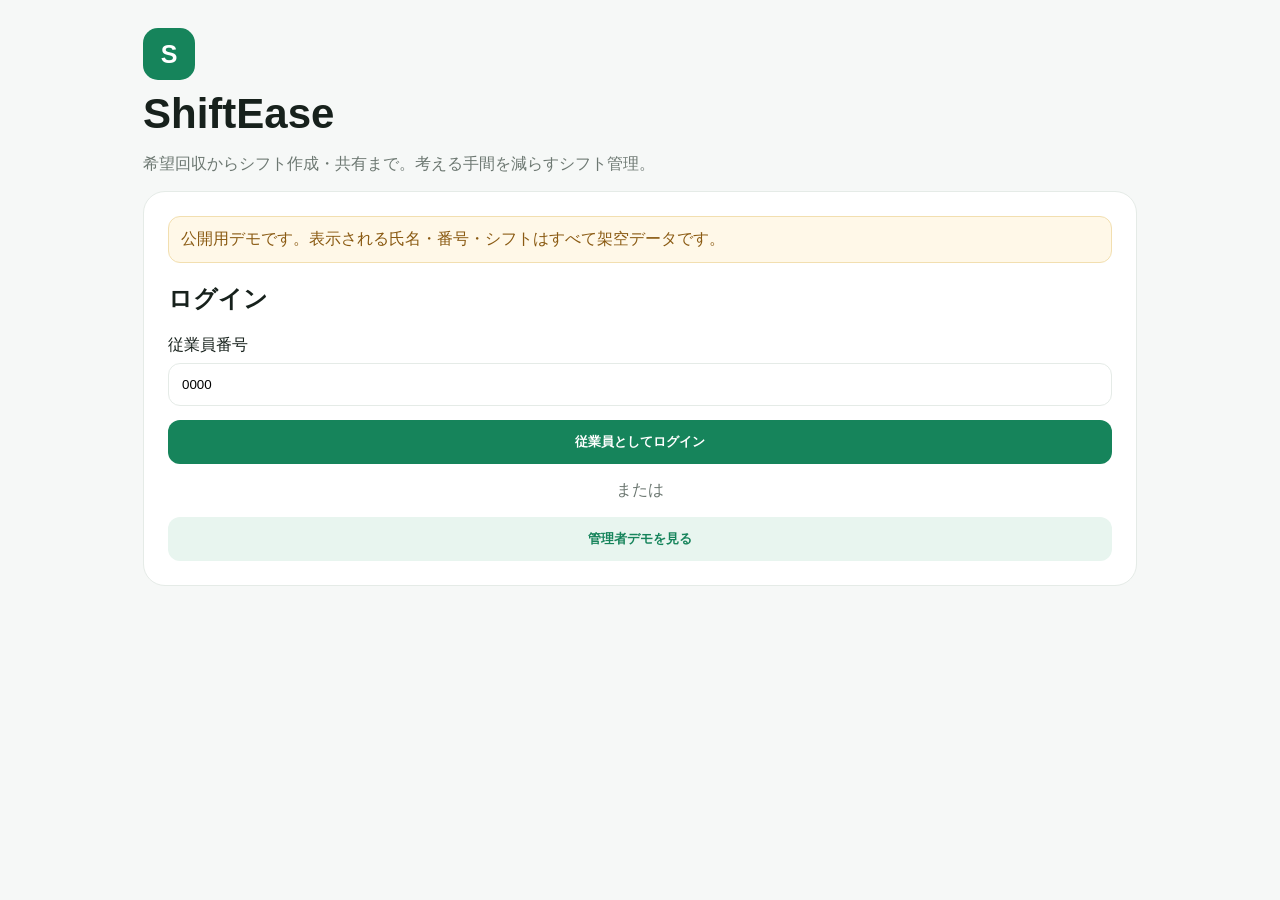
==== index.html @ ade62146 "Add anonymized interactive ShiftEase frontend demo" ====
<!doctype html><html lang="ja"><head><meta charset="utf-8"><meta name="viewport" content="width=device-width,initial-scale=1"><title>ShiftEase Demo</title><style>:root{font-family:-apple-system,BlinkMacSystemFont,"Segoe UI","Noto Sans JP",sans-serif;color:#17211c;background:#f6f8f7}*{box-sizing:border-box}body{margin:0}.wrap{max-width:1050px;margin:auto;padding:28px}.card{background:#fff;border:1px solid #e5ebe7;border-radius:22px;padding:24px;margin:16px 0}.logo{width:52px;height:52px;background:#16845b;color:#fff;border-radius:15px;display:grid;place-items:center;font-weight:900;font-size:25px}h1{font-size:42px;margin:10px 0}.muted{color:#6d7872}.banner{background:#fff8e8;border:1px solid #f2dfb0;color:#8a5a12;border-radius:12px;padding:12px}.btn{border:0;border-radius:12px;padding:13px 16px;font-weight:800;background:#16845b;color:#fff;cursor:pointer}.btn.alt{background:#e8f5ef;color:#16845b}.full{width:100%}input{width:100%;border:1px solid #e5ebe7;border-radius:12px;padding:13px;margin:7px 0 14px}.hidden{display:none}.top{display:flex;justify-content:space-between;align-items:center}.pill{background:#e8f5ef;color:#16845b;padding:8px 12px;border-radius:999px;font-size:12px;font-weight:800}.hero{background:linear-gradient(120deg,#157b57,#1b9367);color:#fff;border-radius:22px;padding:24px}.grid{display:grid;grid-template-columns:repeat(4,1fr);gap:12px}.quick{background:#fff;border:1px solid #e5ebe7;border-radius:16px;padding:16px;cursor:pointer;text-align:left}.quick b,.quick small{display:block}.quick small{color:#6d7872;margin-top:5px}.list>div{padding:13px 0;border-bottom:1px solid #e5ebe7;display:flex;justify-content:space-between}.nav{display:flex;gap:8px;flex-wrap:wrap;margin:16px 0}.nav button{border:0;background:#edf2ef;padding:10px 13px;border-radius:10px;font-weight:700}.section{display:none}.section.active{display:block}.shift{background:#e8f5ef;color:#16845b;border-radius:10px;padding:10px;margin:8px 0}.warning{background:#fff0ef;color:#c44343;border-radius:12px;padding:12px}.admin-grid{display:grid;grid-template-columns:repeat(4,1fr);gap:12px}.metric b{font-size:30px;display:block}.toast{position:fixed;bottom:24px;left:50%;transform:translateX(-50%);background:#17241e;color:#fff;padding:12px 16px;border-radius:12px;display:none}@media(max-width:700px){.wrap{padding:18px}.grid,.admin-grid{grid-template-columns:1fr 1fr}h1{font-size:34px}.top{align-items:flex-start;gap:10px}.hero h2{font-size:20px}}</style></head><body><div id="toast" class="toast"></div><main class="wrap"><section id="login"><div class="logo">S</div><h1>ShiftEase</h1><p class="muted">希望回収からシフト作成・共有まで。考える手間を減らすシフト管理。</p><div class="card"><div class="banner">公開用デモです。表示される氏名・番号・シフトはすべて架空データです。</div><h2>ログイン</h2><label>従業員番号</label><input id="emp" value="0000" inputmode="numeric"><button class="btn full" onclick="loginEmp()">従業員としてログイン</button><p style="text-align:center" class="muted">または</p><button class="btn alt full" onclick="toggleAdmin()">管理者デモを見る</button><div id="adminBox" class="hidden"><label>管理者PIN</label><input id="pin" value="1234" type="password" inputmode="numeric"><button class="btn full" onclick="loginAdmin()">管理者としてログイン</button></div></div></section><section id="employee" class="hidden"><div class="top"><div><b>ShiftEase</b><h2>こんばんは、仲村 日向さん</h2></div><span class="pill">次回希望：提出済み ✓</span></div><div class="hero"><small>次のシフト</small><h2>8月15日（土）10:00〜15:00</h2><span>確定済み</span></div><div class="nav"><button onclick="showSec('home')">ホーム</button><button onclick="showSec('submit')">希望提出</button><button onclick="showSec('schedule')">シフト</button><button onclick="showSec('swap')">交代</button><button onclick="location.reload()">ログアウト</button></div><div id="home" class="section active"><div class="grid"><button class="quick" onclick="showSec('submit')">🗓️<b>希望を提出</b><small>締切まで変更可</small></button><button class="quick" onclick="showSec('schedule')">👥<b>今日のシフト</b><small>現在6名勤務中</small></button><button class="quick" onclick="showSec('swap')">🔄<b>交代募集</b><small>2件募集中</small></button><button class="quick" onclick="toast('当日はまず店舗へ電話。その後、記録を残します。')">☎️<b>欠勤・遅刻</b><small>まず店舗へ電話</small></button></div><div class="card"><h3>今日の出勤メンバー</h3><div class="list"><div><b>青木 美咲</b><span>8:00〜15:00</span></div><div><b>仲村 日向</b><span>10:00〜15:00</span></div><div><b>高木 健</b><span>11:00〜17:00</span></div><div><b>森本 葵</b><span>15:00〜21:00</span></div></div></div></div><div id="submit" class="section"><div class="card"><h2>シフト希望を提出</h2><p class="muted">8月16日〜31日分｜締切 8月20日</p><button class="btn alt" onclick="toast('いつもの希望：月・水・金 / 10:00〜15:00 を適用しました')">いつもの希望を適用</button><div class="list"><div><b>8/17（月）</b><span>10:00〜15:00</span></div><div><b>8/18（火）</b><span style="color:#c44343">勤務不可</span></div><div><b>8/19（水）</b><span>10:00〜15:00</span></div><div><b>8/20（木）</b><span style="color:#c44343">勤務不可</span></div></div><button class="btn full" onclick="toast('シフト希望を提出しました！締切までは変更できます')">この内容で提出する</button></div></div><div id="schedule" class="section"><div class="card"><h2>みんなのシフト</h2><p class="muted">確定済みのシフトだけ表示</p><div class="shift">青木 美咲　8:00〜15:00</div><div class="shift">仲村 日向　10:00〜15:00</div><div class="shift">高木 健　11:00〜17:00</div><div class="shift">森本 葵　15:00〜21:00</div></div></div><div id="swap" class="section"><div class="card"><h2>シフト交代ボード</h2><div class="shift"><b>8/18 15:00〜21:00｜森本 葵さん</b><p>代われる方いたらお願いします🙏</p><button class="btn" onclick="toast('「代われます！」を送りました')">🙋 代われます！</button></div><div class="shift"><b>8/20 10:00〜15:00｜高木 健さん</b><p>予定が入ってしまいました！</p><button class="btn" onclick="toast('「代われます！」を送りました')">🙋 代われます！</button></div></div></div></section><section id="admin" class="hidden"><div class="top"><div><b>ShiftEase 管理者</b><h2>デモ店舗</h2></div><button class="btn alt" onclick="location.reload()">ログアウト</button></div><div class="admin-grid"><div class="card metric"><span>今日の出勤</span><b>12</b><small>名</small></div><div class="card metric"><span>要対応</span><b>3</b><small>件</small></div><div class="card metric"><span>希望提出</span><b>12/15</b><small>80%</small></div><div class="card metric"><span>次回の不足</span><b>2</b><small>枠</small></div></div><div class="card"><h2>今日やること</h2><div class="warning"><b>⚠️ 人員不足</b><p>8/17 11:00〜14:00 が必要人数を下回っています。</p></div><div class="list"><div><b>遅刻連絡｜高木 健</b><button onclick="toast('確認済みにしました')">確認</button></div><div><b>交代承認待ち｜森本 葵 → 青木 美咲</b><button onclick="toast('内容を確認しました')">確認</button></div></div></div><div class="card"><h2>おすすめシフト自動作成</h2><p class="muted">希望、勤務不可、5連勤以上、必要人数、「この人いてほしい枠」を考慮する想定です。</p><button class="btn" onclick="toast('おすすめ案を作成しました ✨')">✨ おすすめ案を作成</button></div></section></main><script>function toast(m){let t=document.getElementById('toast');t.textContent=m;t.style.display='block';setTimeout(()=>t.style.display='none',2200)}function toggleAdmin(){document.getElementById('adminBox').classList.toggle('hidden')}function loginEmp(){if(document.getElementById('emp').value!=='0000')return toast('デモでは従業員番号 0000 を入力してください');document.getElementById('login').classList.add('hidden');document.getElementById('employee').classList.remove('hidden')}function loginAdmin(){if(document.getElementById('pin').value!=='1234')return toast('デモPINは 1234 です');document.getElementById('login').classList.add('hidden');document.getElementById('admin').classList.remove('hidden')}function showSec(id){document.querySelectorAll('.section').forEach(x=>x.classList.remove('active'));document.getElementById(id).classList.add('active');scrollTo(0,0)}</script></body></html>
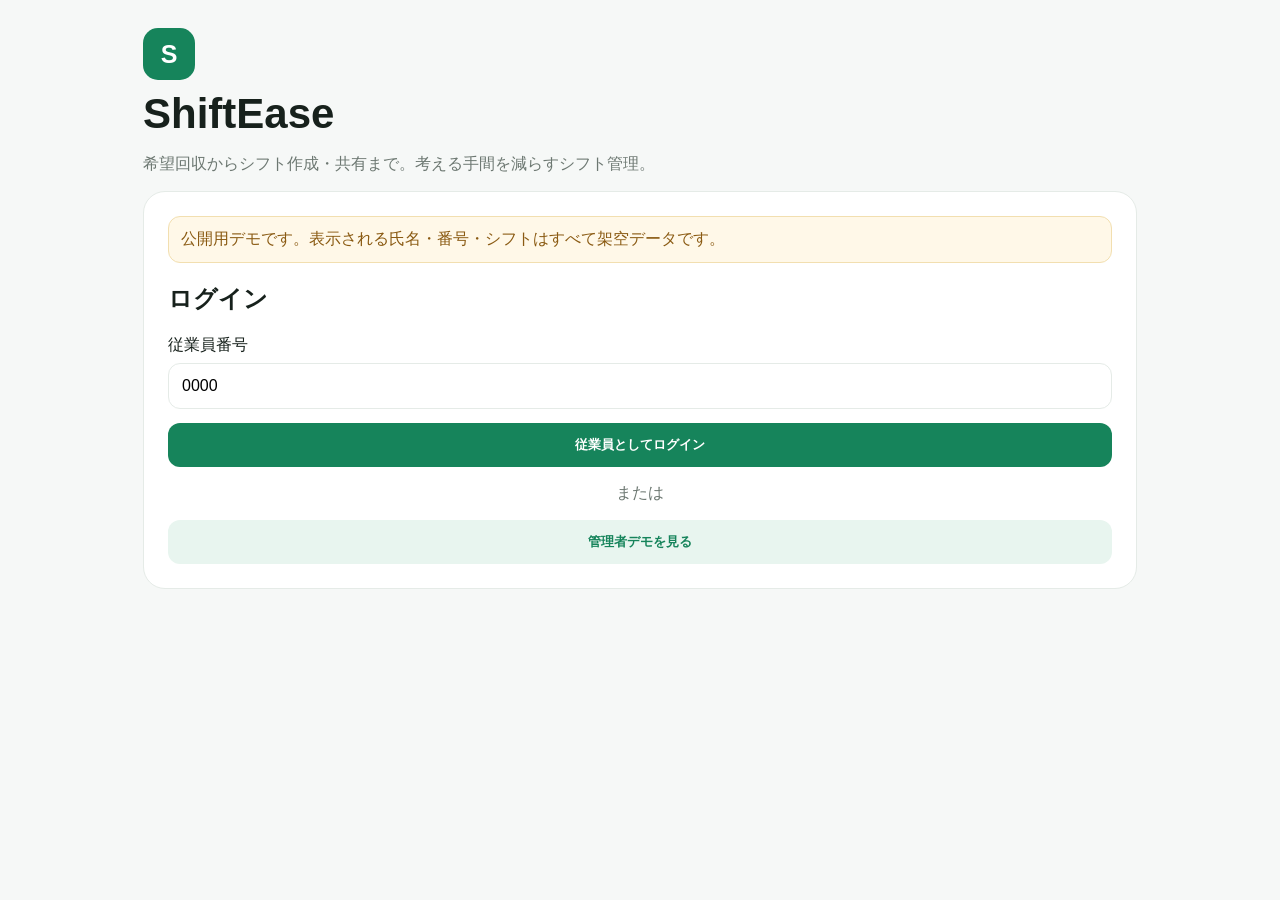
==== commit 275b218e: "Connect ShiftEase frontend to backend API" ====
--- a/index.html
+++ b/index.html
@@ -1 +1,19 @@
-<!doctype html><html lang="ja"><head><meta charset="utf-8"><meta name="viewport" content="width=device-width,initial-scale=1"><title>ShiftEase Demo</title><style>:root{font-family:-apple-system,BlinkMacSystemFont,"Segoe UI","Noto Sans JP",sans-serif;color:#17211c;background:#f6f8f7}*{box-sizing:border-box}body{margin:0}.wrap{max-width:1050px;margin:auto;padding:28px}.card{background:#fff;border:1px solid #e5ebe7;border-radius:22px;padding:24px;margin:16px 0}.logo{width:52px;height:52px;background:#16845b;color:#fff;border-radius:15px;display:grid;place-items:center;font-weight:900;font-size:25px}h1{font-size:42px;margin:10px 0}.muted{color:#6d7872}.banner{background:#fff8e8;border:1px solid #f2dfb0;color:#8a5a12;border-radius:12px;padding:12px}.btn{border:0;border-radius:12px;padding:13px 16px;font-weight:800;background:#16845b;color:#fff;cursor:pointer}.btn.alt{background:#e8f5ef;color:#16845b}.full{width:100%}input{width:100%;border:1px solid #e5ebe7;border-radius:12px;padding:13px;margin:7px 0 14px}.hidden{display:none}.top{display:flex;justify-content:space-between;align-items:center}.pill{background:#e8f5ef;color:#16845b;padding:8px 12px;border-radius:999px;font-size:12px;font-weight:800}.hero{background:linear-gradient(120deg,#157b57,#1b9367);color:#fff;border-radius:22px;padding:24px}.grid{display:grid;grid-template-columns:repeat(4,1fr);gap:12px}.quick{background:#fff;border:1px solid #e5ebe7;border-radius:16px;padding:16px;cursor:pointer;text-align:left}.quick b,.quick small{display:block}.quick small{color:#6d7872;margin-top:5px}.list>div{padding:13px 0;border-bottom:1px solid #e5ebe7;display:flex;justify-content:space-between}.nav{display:flex;gap:8px;flex-wrap:wrap;margin:16px 0}.nav button{border:0;background:#edf2ef;padding:10px 13px;border-radius:10px;font-weight:700}.section{display:none}.section.active{display:block}.shift{background:#e8f5ef;color:#16845b;border-radius:10px;padding:10px;margin:8px 0}.warning{background:#fff0ef;color:#c44343;border-radius:12px;padding:12px}.admin-grid{display:grid;grid-template-columns:repeat(4,1fr);gap:12px}.metric b{font-size:30px;display:block}.toast{position:fixed;bottom:24px;left:50%;transform:translateX(-50%);background:#17241e;color:#fff;padding:12px 16px;border-radius:12px;display:none}@media(max-width:700px){.wrap{padding:18px}.grid,.admin-grid{grid-template-columns:1fr 1fr}h1{font-size:34px}.top{align-items:flex-start;gap:10px}.hero h2{font-size:20px}}</style></head><body><div id="toast" class="toast"></div><main class="wrap"><section id="login"><div class="logo">S</div><h1>ShiftEase</h1><p class="muted">希望回収からシフト作成・共有まで。考える手間を減らすシフト管理。</p><div class="card"><div class="banner">公開用デモです。表示される氏名・番号・シフトはすべて架空データです。</div><h2>ログイン</h2><label>従業員番号</label><input id="emp" value="0000" inputmode="numeric"><button class="btn full" onclick="loginEmp()">従業員としてログイン</button><p style="text-align:center" class="muted">または</p><button class="btn alt full" onclick="toggleAdmin()">管理者デモを見る</button><div id="adminBox" class="hidden"><label>管理者PIN</label><input id="pin" value="1234" type="password" inputmode="numeric"><button class="btn full" onclick="loginAdmin()">管理者としてログイン</button></div></div></section><section id="employee" class="hidden"><div class="top"><div><b>ShiftEase</b><h2>こんばんは、仲村 日向さん</h2></div><span class="pill">次回希望：提出済み ✓</span></div><div class="hero"><small>次のシフト</small><h2>8月15日（土）10:00〜15:00</h2><span>確定済み</span></div><div class="nav"><button onclick="showSec('home')">ホーム</button><button onclick="showSec('submit')">希望提出</button><button onclick="showSec('schedule')">シフト</button><button onclick="showSec('swap')">交代</button><button onclick="location.reload()">ログアウト</button></div><div id="home" class="section active"><div class="grid"><button class="quick" onclick="showSec('submit')">🗓️<b>希望を提出</b><small>締切まで変更可</small></button><button class="quick" onclick="showSec('schedule')">👥<b>今日のシフト</b><small>現在6名勤務中</small></button><button class="quick" onclick="showSec('swap')">🔄<b>交代募集</b><small>2件募集中</small></button><button class="quick" onclick="toast('当日はまず店舗へ電話。その後、記録を残します。')">☎️<b>欠勤・遅刻</b><small>まず店舗へ電話</small></button></div><div class="card"><h3>今日の出勤メンバー</h3><div class="list"><div><b>青木 美咲</b><span>8:00〜15:00</span></div><div><b>仲村 日向</b><span>10:00〜15:00</span></div><div><b>高木 健</b><span>11:00〜17:00</span></div><div><b>森本 葵</b><span>15:00〜21:00</span></div></div></div></div><div id="submit" class="section"><div class="card"><h2>シフト希望を提出</h2><p class="muted">8月16日〜31日分｜締切 8月20日</p><button class="btn alt" onclick="toast('いつもの希望：月・水・金 / 10:00〜15:00 を適用しました')">いつもの希望を適用</button><div class="list"><div><b>8/17（月）</b><span>10:00〜15:00</span></div><div><b>8/18（火）</b><span style="color:#c44343">勤務不可</span></div><div><b>8/19（水）</b><span>10:00〜15:00</span></div><div><b>8/20（木）</b><span style="color:#c44343">勤務不可</span></div></div><button class="btn full" onclick="toast('シフト希望を提出しました！締切までは変更できます')">この内容で提出する</button></div></div><div id="schedule" class="section"><div class="card"><h2>みんなのシフト</h2><p class="muted">確定済みのシフトだけ表示</p><div class="shift">青木 美咲　8:00〜15:00</div><div class="shift">仲村 日向　10:00〜15:00</div><div class="shift">高木 健　11:00〜17:00</div><div class="shift">森本 葵　15:00〜21:00</div></div></div><div id="swap" class="section"><div class="card"><h2>シフト交代ボード</h2><div class="shift"><b>8/18 15:00〜21:00｜森本 葵さん</b><p>代われる方いたらお願いします🙏</p><button class="btn" onclick="toast('「代われます！」を送りました')">🙋 代われます！</button></div><div class="shift"><b>8/20 10:00〜15:00｜高木 健さん</b><p>予定が入ってしまいました！</p><button class="btn" onclick="toast('「代われます！」を送りました')">🙋 代われます！</button></div></div></div></section><section id="admin" class="hidden"><div class="top"><div><b>ShiftEase 管理者</b><h2>デモ店舗</h2></div><button class="btn alt" onclick="location.reload()">ログアウト</button></div><div class="admin-grid"><div class="card metric"><span>今日の出勤</span><b>12</b><small>名</small></div><div class="card metric"><span>要対応</span><b>3</b><small>件</small></div><div class="card metric"><span>希望提出</span><b>12/15</b><small>80%</small></div><div class="card metric"><span>次回の不足</span><b>2</b><small>枠</small></div></div><div class="card"><h2>今日やること</h2><div class="warning"><b>⚠️ 人員不足</b><p>8/17 11:00〜14:00 が必要人数を下回っています。</p></div><div class="list"><div><b>遅刻連絡｜高木 健</b><button onclick="toast('確認済みにしました')">確認</button></div><div><b>交代承認待ち｜森本 葵 → 青木 美咲</b><button onclick="toast('内容を確認しました')">確認</button></div></div></div><div class="card"><h2>おすすめシフト自動作成</h2><p class="muted">希望、勤務不可、5連勤以上、必要人数、「この人いてほしい枠」を考慮する想定です。</p><button class="btn" onclick="toast('おすすめ案を作成しました ✨')">✨ おすすめ案を作成</button></div></section></main><script>function toast(m){let t=document.getElementById('toast');t.textContent=m;t.style.display='block';setTimeout(()=>t.style.display='none',2200)}function toggleAdmin(){document.getElementById('adminBox').classList.toggle('hidden')}function loginEmp(){if(document.getElementById('emp').value!=='0000')return toast('デモでは従業員番号 0000 を入力してください');document.getElementById('login').classList.add('hidden');document.getElementById('employee').classList.remove('hidden')}function loginAdmin(){if(document.getElementById('pin').value!=='1234')return toast('デモPINは 1234 です');document.getElementById('login').classList.add('hidden');document.getElementById('admin').classList.remove('hidden')}function showSec(id){document.querySelectorAll('.section').forEach(x=>x.classList.remove('active'));document.getElementById(id).classList.add('active');scrollTo(0,0)}</script></body></html>+<!doctype html><html lang="ja"><head><meta charset="utf-8"><meta name="viewport" content="width=device-width,initial-scale=1"><title>ShiftEase Demo</title><style>:root{font-family:-apple-system,BlinkMacSystemFont,"Segoe UI","Noto Sans JP",sans-serif;color:#17211c;background:#f6f8f7}*{box-sizing:border-box}body{margin:0}.wrap{max-width:1050px;margin:auto;padding:28px}.card{background:#fff;border:1px solid #e5ebe7;border-radius:22px;padding:24px;margin:16px 0}.logo{width:52px;height:52px;background:#16845b;color:#fff;border-radius:15px;display:grid;place-items:center;font-weight:900;font-size:25px}h1{font-size:42px;margin:10px 0}.muted{color:#6d7872}.banner{background:#fff8e8;border:1px solid #f2dfb0;color:#8a5a12;border-radius:12px;padding:12px}.btn{border:0;border-radius:12px;padding:13px 16px;font-weight:800;background:#16845b;color:#fff;cursor:pointer}.btn.alt{background:#e8f5ef;color:#16845b}.full{width:100%}input,select,textarea{width:100%;border:1px solid #e5ebe7;border-radius:12px;padding:13px;margin:7px 0 14px;font:inherit}textarea{min-height:80px}.hidden{display:none}.top{display:flex;justify-content:space-between;align-items:center}.pill{background:#e8f5ef;color:#16845b;padding:8px 12px;border-radius:999px;font-size:12px;font-weight:800}.hero{background:linear-gradient(120deg,#157b57,#1b9367);color:#fff;border-radius:22px;padding:24px}.grid{display:grid;grid-template-columns:repeat(4,1fr);gap:12px}.quick{background:#fff;border:1px solid #e5ebe7;border-radius:16px;padding:16px;cursor:pointer;text-align:left}.quick b,.quick small{display:block}.quick small{color:#6d7872;margin-top:5px}.list>div{padding:13px 0;border-bottom:1px solid #e5ebe7;display:flex;justify-content:space-between;gap:10px}.nav{display:flex;gap:8px;flex-wrap:wrap;margin:16px 0}.nav button{border:0;background:#edf2ef;padding:10px 13px;border-radius:10px;font-weight:700}.logout-zone{margin-top:34px;padding-top:18px;border-top:1px solid #e5ebe7;text-align:right}.logout-link{border:0;background:transparent;color:#7b8580;padding:10px 4px;font-size:13px;text-decoration:underline;cursor:pointer}.section{display:none}.section.active{display:block}.shift{background:#e8f5ef;color:#16845b;border-radius:10px;padding:10px;margin:8px 0}.warning{background:#fff0ef;color:#c44343;border-radius:12px;padding:12px}.admin-grid{display:grid;grid-template-columns:repeat(4,1fr);gap:12px}.metric b{font-size:30px;display:block}.toast{position:fixed;bottom:24px;left:50%;transform:translateX(-50%);background:#17241e;color:#fff;padding:12px 16px;border-radius:12px;display:none;z-index:99}.request-row{display:grid;grid-template-columns:1fr 1fr 1fr;gap:8px;align-items:end}.status{font-size:12px;font-weight:800;color:#16845b}@media(max-width:700px){.wrap{padding:18px}.grid,.admin-grid{grid-template-columns:1fr 1fr}.request-row{grid-template-columns:1fr}h1{font-size:34px}.top{align-items:flex-start;gap:10px}.hero h2{font-size:20px}}</style></head><body><div id="toast" class="toast"></div><main class="wrap"><section id="login"><div class="logo">S</div><h1>ShiftEase</h1><p class="muted">希望回収からシフト作成・共有まで。考える手間を減らすシフト管理。</p><div class="card"><div class="banner">公開用デモです。表示される氏名・番号・シフトはすべて架空データです。</div><h2>ログイン</h2><label>従業員番号</label><input id="emp" value="0000" inputmode="numeric"><button class="btn full" onclick="loginEmp()">従業員としてログイン</button><p style="text-align:center" class="muted">または</p><button class="btn alt full" onclick="toggleAdmin()">管理者デモを見る</button><div id="adminBox" class="hidden"><label>管理者PIN</label><input id="pin" value="1234" type="password" inputmode="numeric"><button class="btn full" onclick="loginAdmin()">管理者としてログイン</button></div></div></section><section id="employee" class="hidden"><div class="top"><div><b>ShiftEase</b><h2>こんばんは、<span id="employeeName">従業員</span>さん</h2></div><span id="submitStatus" class="pill">希望を確認中…</span></div><div class="hero"><small>次のシフト</small><h2 id="nextShift">読み込み中…</h2><span>確定済み</span></div><div class="nav"><button onclick="showSec('home')">ホーム</button><button onclick="showSec('submit')">希望提出</button><button onclick="showSec('schedule')">シフト</button><button onclick="showSec('swap')">交代</button></div><div id="home" class="section active"><div class="grid"><button class="quick" onclick="showSec('submit')">🗓️<b>希望を提出</b><small>保存後も変更可</small></button><button class="quick" onclick="showSec('schedule')">👥<b>確定シフト</b><small>DBから取得</small></button><button class="quick" onclick="showSec('swap')">🔄<b>交代募集</b><small>試作表示</small></button><button class="quick" onclick="attendanceDialog()">☎️<b>欠勤・遅刻</b><small>まず店舗へ電話</small></button></div><div class="card"><h3>出勤メンバー</h3><div id="homeShiftList" class="list"><div>読み込み中…</div></div></div></div><div id="submit" class="section"><div class="card"><h2>シフト希望を提出</h2><p class="muted">バックエンド接続版。保存した内容はデータベースから再読み込みされます。</p><div class="request-row"><div><label>日付</label><input id="reqDate" type="date" value="2026-08-17"></div><div><label>開始</label><select id="reqStart"></select></div><div><label>終了</label><select id="reqEnd"></select></div></div><label><input id="reqUnavailable" type="checkbox" style="width:auto;margin-right:8px" onchange="toggleUnavailable()">この日は勤務不可</label><label>メッセージ（任意）</label><textarea id="reqMessage" placeholder="学校行事のため、など"></textarea><button class="btn full" onclick="saveRequest()">この希望を保存する</button><h3>保存済みの希望</h3><div id="requestList" class="list"><div>まだありません</div></div></div></div><div id="schedule" class="section"><div class="card"><h2>みんなのシフト</h2><p class="muted">確定済みシフトをDBから表示</p><div id="scheduleList"></div></div></div><div id="swap" class="section"><div class="card"><h2>シフト交代ボード</h2><p class="muted">交代機能は次の実装対象です。</p><div class="shift"><b>8/18 15:00〜21:00｜森本 葵さん</b><p>代われる方いたらお願いします🙏</p></div></div></div><div class="logout-zone"><button class="logout-link" onclick="logout()">ログアウト</button></div></section><section id="admin" class="hidden"><div class="top"><div><b>ShiftEase 管理者</b><h2>デモ店舗</h2></div><button class="btn alt" onclick="logout()">ログアウト</button></div><div class="admin-grid"><div class="card metric"><span>従業員</span><b id="employeeCount">-</b><small>名</small></div><div class="card metric"><span>希望提出</span><b id="submittedCount">-</b><small>名</small></div><div class="card metric"><span>欠勤・遅刻記録</span><b id="noticeCount">-</b><small>件</small></div><div class="card metric"><span>接続</span><b style="font-size:20px">API</b><small>稼働中</small></div></div><div class="card"><h2>希望提出状況</h2><div id="adminRequestList" class="list"><div>読み込み中…</div></div></div><div class="card"><h2>欠勤・遅刻の記録</h2><div id="adminNoticeList" class="list"><div>記録なし</div></div></div><div class="card"><h2>おすすめシフト自動作成</h2><p class="muted">希望、勤務不可、5連勤以上、必要人数、「この人いてほしい枠」を考慮する想定です。</p><button class="btn" onclick="toast('自動作成エンジンは次の実装対象です ✨')">✨ おすすめ案を作成</button></div></section></main><script>
+function toast(m){let t=document.getElementById('toast');t.textContent=m;t.style.display='block';setTimeout(()=>t.style.display='none',2400)}
+function toggleAdmin(){document.getElementById('adminBox').classList.toggle('hidden')}
+async function api(path,options={}){const res=await fetch(path,{credentials:'same-origin',headers:{'Content-Type':'application/json',...(options.headers||{})},...options});let data={};try{data=await res.json()}catch(e){}if(!res.ok)throw new Error(data.error||'通信に失敗しました');return data}
+function populateTimes(){const values=[];for(let h=6;h<=23;h++)values.push(String(h).padStart(2,'0')+':00');for(const id of ['reqStart','reqEnd']){document.getElementById(id).innerHTML=values.map(v=>`<option value="${v}">${v}</option>`).join('')}document.getElementById('reqStart').value='10:00';document.getElementById('reqEnd').value='15:00'}
+async function loginEmp(){try{const me=await api('/api/login',{method:'POST',body:JSON.stringify({employee_no:document.getElementById('emp').value})});document.getElementById('employeeName').textContent=me.name;document.getElementById('login').classList.add('hidden');document.getElementById('employee').classList.remove('hidden');await loadEmployee()}catch(e){toast(e.message)}}
+async function loginAdmin(){try{await api('/api/admin/login',{method:'POST',body:JSON.stringify({pin:document.getElementById('pin').value})});document.getElementById('login').classList.add('hidden');document.getElementById('admin').classList.remove('hidden');await loadAdmin()}catch(e){toast(e.message)}}
+async function logout(){try{await api('/api/logout',{method:'POST'})}catch(e){}location.reload()}
+async function loadEmployee(){await Promise.all([loadShifts(),loadRequests()])}
+async function loadShifts(){try{const rows=await api('/api/shifts');const list=rows.map(s=>`<div><b>${s.employee}</b><span>${s.date} ${s.start}〜${s.end}</span></div>`).join('')||'<div>確定シフトはありません</div>';document.getElementById('homeShiftList').innerHTML=list;document.getElementById('scheduleList').innerHTML=rows.map(s=>`<div class="shift"><b>${s.employee}</b>　${s.date}　${s.start}〜${s.end}</div>`).join('')||'<p>確定シフトはありません</p>';const mine=rows.filter(s=>s.employee===document.getElementById('employeeName').textContent).sort((a,b)=>(a.date+a.start).localeCompare(b.date+b.start))[0];document.getElementById('nextShift').textContent=mine?`${mine.date} ${mine.start}〜${mine.end}`:'現在、確定シフトはありません'}catch(e){toast(e.message)}}
+async function loadRequests(){try{const rows=await api('/api/requests/me');document.getElementById('submitStatus').textContent=rows.length?'次回希望：提出済み ✓':'次回希望：未提出';document.getElementById('requestList').innerHTML=rows.map(r=>`<div><b>${r.date}</b><span>${r.unavailable?'勤務不可':`${r.start}〜${r.end}`}${r.message?' ・ '+escapeHtml(r.message):''}</span></div>`).join('')||'<div>まだありません</div>'}catch(e){toast(e.message)}}
+function toggleUnavailable(){const disabled=document.getElementById('reqUnavailable').checked;document.getElementById('reqStart').disabled=disabled;document.getElementById('reqEnd').disabled=disabled}
+async function saveRequest(){try{const unavailable=document.getElementById('reqUnavailable').checked;await api('/api/requests',{method:'POST',body:JSON.stringify({date:document.getElementById('reqDate').value,start:unavailable?null:document.getElementById('reqStart').value,end:unavailable?null:document.getElementById('reqEnd').value,unavailable,message:document.getElementById('reqMessage').value})});toast('希望を保存しました ✓');await loadRequests()}catch(e){toast(e.message)}}
+async function attendanceDialog(){const kind=prompt('遅刻なら「late」、欠勤なら「absence」と入力してください');if(!kind)return;const message=prompt('記録に残すメッセージ（任意）')||'';try{await api('/api/attendance-notices',{method:'POST',body:JSON.stringify({kind,message})});toast('記録しました。店舗への電話連絡も忘れずに。')}catch(e){toast(e.message)}}
+async function loadAdmin(){try{const [dash,requests]=await Promise.all([api('/api/admin/dashboard'),api('/api/admin/requests')]);document.getElementById('employeeCount').textContent=dash.employee_count;document.getElementById('submittedCount').textContent=dash.submitted_count;document.getElementById('noticeCount').textContent=dash.attendance_notice_count;document.getElementById('adminRequestList').innerHTML=requests.map(r=>`<div><b>${r.employee}｜${r.date}</b><span>${r.unavailable?'勤務不可':`${r.start}〜${r.end}`}${r.message?' ・ '+escapeHtml(r.message):''}</span></div>`).join('')||'<div>希望提出はありません</div>';document.getElementById('adminNoticeList').innerHTML=dash.attendance_notices.map(n=>`<div><b>${n.employee}｜${n.kind==='late'?'遅刻':'欠勤'}</b><span>${escapeHtml(n.message||'メッセージなし')}</span></div>`).join('')||'<div>記録なし</div>'}catch(e){toast(e.message)}}
+function showSec(id){document.querySelectorAll('.section').forEach(x=>x.classList.remove('active'));document.getElementById(id).classList.add('active');scrollTo(0,0)}
+function escapeHtml(s){return String(s).replace(/[&<>'"]/g,c=>({'&':'&amp;','<':'&lt;','>':'&gt;',"'":'&#39;','"':'&quot;'}[c]))}
+populateTimes();
+</script></body></html>
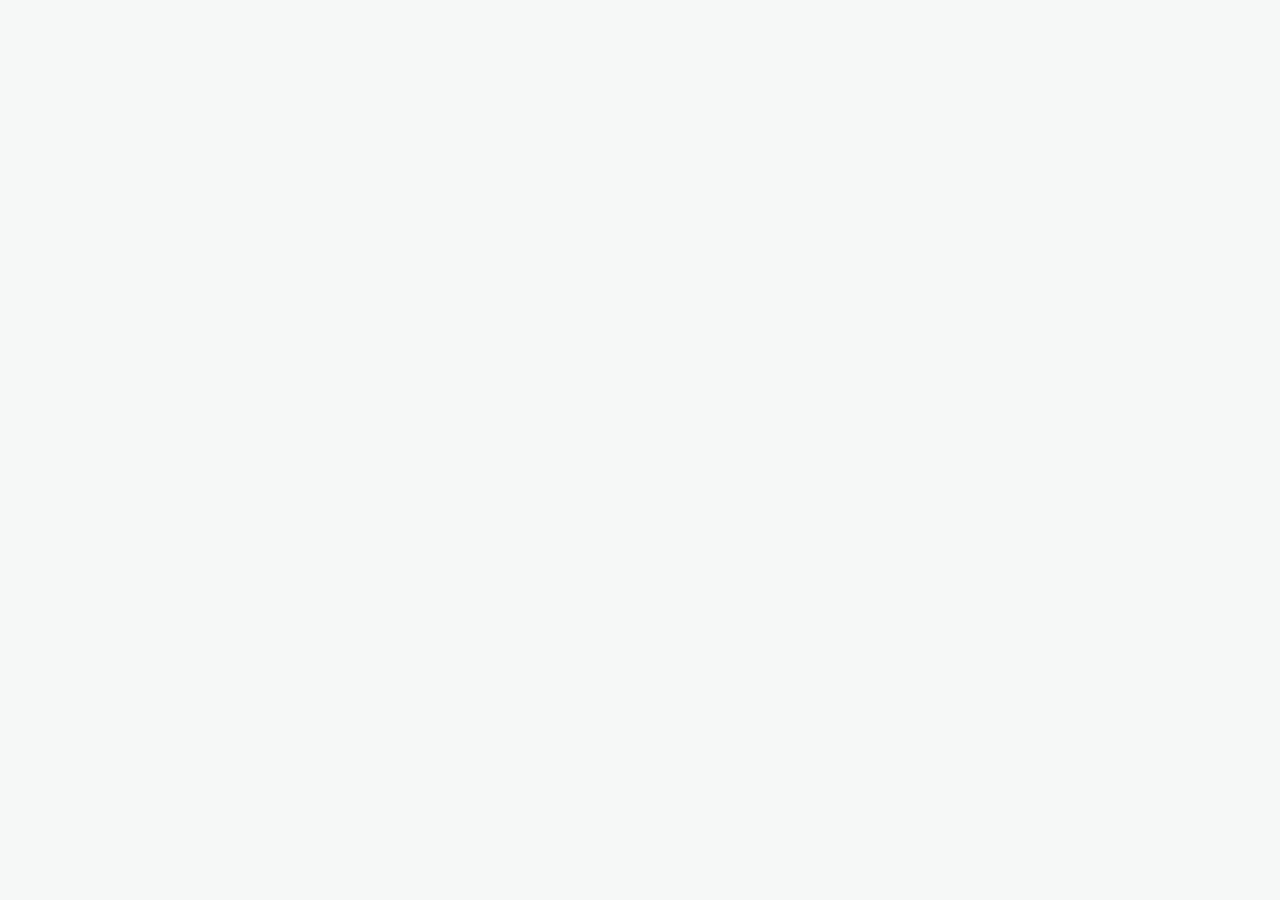
==== commit c016ff84: "Harden mobile layout and clarify shift swap roles" ====
--- a/index.html
+++ b/index.html
@@ -1,19 +1 @@
-<!doctype html><html lang="ja"><head><meta charset="utf-8"><meta name="viewport" content="width=device-width,initial-scale=1"><title>ShiftEase Demo</title><style>:root{font-family:-apple-system,BlinkMacSystemFont,"Segoe UI","Noto Sans JP",sans-serif;color:#17211c;background:#f6f8f7}*{box-sizing:border-box}body{margin:0}.wrap{max-width:1050px;margin:auto;padding:28px}.card{background:#fff;border:1px solid #e5ebe7;border-radius:22px;padding:24px;margin:16px 0}.logo{width:52px;height:52px;background:#16845b;color:#fff;border-radius:15px;display:grid;place-items:center;font-weight:900;font-size:25px}h1{font-size:42px;margin:10px 0}.muted{color:#6d7872}.banner{background:#fff8e8;border:1px solid #f2dfb0;color:#8a5a12;border-radius:12px;padding:12px}.btn{border:0;border-radius:12px;padding:13px 16px;font-weight:800;background:#16845b;color:#fff;cursor:pointer}.btn.alt{background:#e8f5ef;color:#16845b}.full{width:100%}input,select,textarea{width:100%;border:1px solid #e5ebe7;border-radius:12px;padding:13px;margin:7px 0 14px;font:inherit}textarea{min-height:80px}.hidden{display:none}.top{display:flex;justify-content:space-between;align-items:center}.pill{background:#e8f5ef;color:#16845b;padding:8px 12px;border-radius:999px;font-size:12px;font-weight:800}.hero{background:linear-gradient(120deg,#157b57,#1b9367);color:#fff;border-radius:22px;padding:24px}.grid{display:grid;grid-template-columns:repeat(4,1fr);gap:12px}.quick{background:#fff;border:1px solid #e5ebe7;border-radius:16px;padding:16px;cursor:pointer;text-align:left}.quick b,.quick small{display:block}.quick small{color:#6d7872;margin-top:5px}.list>div{padding:13px 0;border-bottom:1px solid #e5ebe7;display:flex;justify-content:space-between;gap:10px}.nav{display:flex;gap:8px;flex-wrap:wrap;margin:16px 0}.nav button{border:0;background:#edf2ef;padding:10px 13px;border-radius:10px;font-weight:700}.logout-zone{margin-top:34px;padding-top:18px;border-top:1px solid #e5ebe7;text-align:right}.logout-link{border:0;background:transparent;color:#7b8580;padding:10px 4px;font-size:13px;text-decoration:underline;cursor:pointer}.section{display:none}.section.active{display:block}.shift{background:#e8f5ef;color:#16845b;border-radius:10px;padding:10px;margin:8px 0}.warning{background:#fff0ef;color:#c44343;border-radius:12px;padding:12px}.admin-grid{display:grid;grid-template-columns:repeat(4,1fr);gap:12px}.metric b{font-size:30px;display:block}.toast{position:fixed;bottom:24px;left:50%;transform:translateX(-50%);background:#17241e;color:#fff;padding:12px 16px;border-radius:12px;display:none;z-index:99}.request-row{display:grid;grid-template-columns:1fr 1fr 1fr;gap:8px;align-items:end}.status{font-size:12px;font-weight:800;color:#16845b}@media(max-width:700px){.wrap{padding:18px}.grid,.admin-grid{grid-template-columns:1fr 1fr}.request-row{grid-template-columns:1fr}h1{font-size:34px}.top{align-items:flex-start;gap:10px}.hero h2{font-size:20px}}</style></head><body><div id="toast" class="toast"></div><main class="wrap"><section id="login"><div class="logo">S</div><h1>ShiftEase</h1><p class="muted">希望回収からシフト作成・共有まで。考える手間を減らすシフト管理。</p><div class="card"><div class="banner">公開用デモです。表示される氏名・番号・シフトはすべて架空データです。</div><h2>ログイン</h2><label>従業員番号</label><input id="emp" value="0000" inputmode="numeric"><button class="btn full" onclick="loginEmp()">従業員としてログイン</button><p style="text-align:center" class="muted">または</p><button class="btn alt full" onclick="toggleAdmin()">管理者デモを見る</button><div id="adminBox" class="hidden"><label>管理者PIN</label><input id="pin" value="1234" type="password" inputmode="numeric"><button class="btn full" onclick="loginAdmin()">管理者としてログイン</button></div></div></section><section id="employee" class="hidden"><div class="top"><div><b>ShiftEase</b><h2>こんばんは、<span id="employeeName">従業員</span>さん</h2></div><span id="submitStatus" class="pill">希望を確認中…</span></div><div class="hero"><small>次のシフト</small><h2 id="nextShift">読み込み中…</h2><span>確定済み</span></div><div class="nav"><button onclick="showSec('home')">ホーム</button><button onclick="showSec('submit')">希望提出</button><button onclick="showSec('schedule')">シフト</button><button onclick="showSec('swap')">交代</button></div><div id="home" class="section active"><div class="grid"><button class="quick" onclick="showSec('submit')">🗓️<b>希望を提出</b><small>保存後も変更可</small></button><button class="quick" onclick="showSec('schedule')">👥<b>確定シフト</b><small>DBから取得</small></button><button class="quick" onclick="showSec('swap')">🔄<b>交代募集</b><small>試作表示</small></button><button class="quick" onclick="attendanceDialog()">☎️<b>欠勤・遅刻</b><small>まず店舗へ電話</small></button></div><div class="card"><h3>出勤メンバー</h3><div id="homeShiftList" class="list"><div>読み込み中…</div></div></div></div><div id="submit" class="section"><div class="card"><h2>シフト希望を提出</h2><p class="muted">バックエンド接続版。保存した内容はデータベースから再読み込みされます。</p><div class="request-row"><div><label>日付</label><input id="reqDate" type="date" value="2026-08-17"></div><div><label>開始</label><select id="reqStart"></select></div><div><label>終了</label><select id="reqEnd"></select></div></div><label><input id="reqUnavailable" type="checkbox" style="width:auto;margin-right:8px" onchange="toggleUnavailable()">この日は勤務不可</label><label>メッセージ（任意）</label><textarea id="reqMessage" placeholder="学校行事のため、など"></textarea><button class="btn full" onclick="saveRequest()">この希望を保存する</button><h3>保存済みの希望</h3><div id="requestList" class="list"><div>まだありません</div></div></div></div><div id="schedule" class="section"><div class="card"><h2>みんなのシフト</h2><p class="muted">確定済みシフトをDBから表示</p><div id="scheduleList"></div></div></div><div id="swap" class="section"><div class="card"><h2>シフト交代ボード</h2><p class="muted">交代機能は次の実装対象です。</p><div class="shift"><b>8/18 15:00〜21:00｜森本 葵さん</b><p>代われる方いたらお願いします🙏</p></div></div></div><div class="logout-zone"><button class="logout-link" onclick="logout()">ログアウト</button></div></section><section id="admin" class="hidden"><div class="top"><div><b>ShiftEase 管理者</b><h2>デモ店舗</h2></div><button class="btn alt" onclick="logout()">ログアウト</button></div><div class="admin-grid"><div class="card metric"><span>従業員</span><b id="employeeCount">-</b><small>名</small></div><div class="card metric"><span>希望提出</span><b id="submittedCount">-</b><small>名</small></div><div class="card metric"><span>欠勤・遅刻記録</span><b id="noticeCount">-</b><small>件</small></div><div class="card metric"><span>接続</span><b style="font-size:20px">API</b><small>稼働中</small></div></div><div class="card"><h2>希望提出状況</h2><div id="adminRequestList" class="list"><div>読み込み中…</div></div></div><div class="card"><h2>欠勤・遅刻の記録</h2><div id="adminNoticeList" class="list"><div>記録なし</div></div></div><div class="card"><h2>おすすめシフト自動作成</h2><p class="muted">希望、勤務不可、5連勤以上、必要人数、「この人いてほしい枠」を考慮する想定です。</p><button class="btn" onclick="toast('自動作成エンジンは次の実装対象です ✨')">✨ おすすめ案を作成</button></div></section></main><script>
-function toast(m){let t=document.getElementById('toast');t.textContent=m;t.style.display='block';setTimeout(()=>t.style.display='none',2400)}
-function toggleAdmin(){document.getElementById('adminBox').classList.toggle('hidden')}
-async function api(path,options={}){const res=await fetch(path,{credentials:'same-origin',headers:{'Content-Type':'application/json',...(options.headers||{})},...options});let data={};try{data=await res.json()}catch(e){}if(!res.ok)throw new Error(data.error||'通信に失敗しました');return data}
-function populateTimes(){const values=[];for(let h=6;h<=23;h++)values.push(String(h).padStart(2,'0')+':00');for(const id of ['reqStart','reqEnd']){document.getElementById(id).innerHTML=values.map(v=>`<option value="${v}">${v}</option>`).join('')}document.getElementById('reqStart').value='10:00';document.getElementById('reqEnd').value='15:00'}
-async function loginEmp(){try{const me=await api('/api/login',{method:'POST',body:JSON.stringify({employee_no:document.getElementById('emp').value})});document.getElementById('employeeName').textContent=me.name;document.getElementById('login').classList.add('hidden');document.getElementById('employee').classList.remove('hidden');await loadEmployee()}catch(e){toast(e.message)}}
-async function loginAdmin(){try{await api('/api/admin/login',{method:'POST',body:JSON.stringify({pin:document.getElementById('pin').value})});document.getElementById('login').classList.add('hidden');document.getElementById('admin').classList.remove('hidden');await loadAdmin()}catch(e){toast(e.message)}}
-async function logout(){try{await api('/api/logout',{method:'POST'})}catch(e){}location.reload()}
-async function loadEmployee(){await Promise.all([loadShifts(),loadRequests()])}
-async function loadShifts(){try{const rows=await api('/api/shifts');const list=rows.map(s=>`<div><b>${s.employee}</b><span>${s.date} ${s.start}〜${s.end}</span></div>`).join('')||'<div>確定シフトはありません</div>';document.getElementById('homeShiftList').innerHTML=list;document.getElementById('scheduleList').innerHTML=rows.map(s=>`<div class="shift"><b>${s.employee}</b>　${s.date}　${s.start}〜${s.end}</div>`).join('')||'<p>確定シフトはありません</p>';const mine=rows.filter(s=>s.employee===document.getElementById('employeeName').textContent).sort((a,b)=>(a.date+a.start).localeCompare(b.date+b.start))[0];document.getElementById('nextShift').textContent=mine?`${mine.date} ${mine.start}〜${mine.end}`:'現在、確定シフトはありません'}catch(e){toast(e.message)}}
-async function loadRequests(){try{const rows=await api('/api/requests/me');document.getElementById('submitStatus').textContent=rows.length?'次回希望：提出済み ✓':'次回希望：未提出';document.getElementById('requestList').innerHTML=rows.map(r=>`<div><b>${r.date}</b><span>${r.unavailable?'勤務不可':`${r.start}〜${r.end}`}${r.message?' ・ '+escapeHtml(r.message):''}</span></div>`).join('')||'<div>まだありません</div>'}catch(e){toast(e.message)}}
-function toggleUnavailable(){const disabled=document.getElementById('reqUnavailable').checked;document.getElementById('reqStart').disabled=disabled;document.getElementById('reqEnd').disabled=disabled}
-async function saveRequest(){try{const unavailable=document.getElementById('reqUnavailable').checked;await api('/api/requests',{method:'POST',body:JSON.stringify({date:document.getElementById('reqDate').value,start:unavailable?null:document.getElementById('reqStart').value,end:unavailable?null:document.getElementById('reqEnd').value,unavailable,message:document.getElementById('reqMessage').value})});toast('希望を保存しました ✓');await loadRequests()}catch(e){toast(e.message)}}
-async function attendanceDialog(){const kind=prompt('遅刻なら「late」、欠勤なら「absence」と入力してください');if(!kind)return;const message=prompt('記録に残すメッセージ（任意）')||'';try{await api('/api/attendance-notices',{method:'POST',body:JSON.stringify({kind,message})});toast('記録しました。店舗への電話連絡も忘れずに。')}catch(e){toast(e.message)}}
-async function loadAdmin(){try{const [dash,requests]=await Promise.all([api('/api/admin/dashboard'),api('/api/admin/requests')]);document.getElementById('employeeCount').textContent=dash.employee_count;document.getElementById('submittedCount').textContent=dash.submitted_count;document.getElementById('noticeCount').textContent=dash.attendance_notice_count;document.getElementById('adminRequestList').innerHTML=requests.map(r=>`<div><b>${r.employee}｜${r.date}</b><span>${r.unavailable?'勤務不可':`${r.start}〜${r.end}`}${r.message?' ・ '+escapeHtml(r.message):''}</span></div>`).join('')||'<div>希望提出はありません</div>';document.getElementById('adminNoticeList').innerHTML=dash.attendance_notices.map(n=>`<div><b>${n.employee}｜${n.kind==='late'?'遅刻':'欠勤'}</b><span>${escapeHtml(n.message||'メッセージなし')}</span></div>`).join('')||'<div>記録なし</div>'}catch(e){toast(e.message)}}
-function showSec(id){document.querySelectorAll('.section').forEach(x=>x.classList.remove('active'));document.getElementById(id).classList.add('active');scrollTo(0,0)}
-function escapeHtml(s){return String(s).replace(/[&<>'"]/g,c=>({'&':'&amp;','<':'&lt;','>':'&gt;',"'":'&#39;','"':'&quot;'}[c]))}
-populateTimes();
-</script></body></html>+<!doctype html><html lang="ja"><head><meta charset="utf-8"><meta name="viewport" content="width=device-width,initial-scale=1"><title>ShiftEase Demo</title><style>:root{font-family:-apple-system,BlinkMacSystemFont,"Segoe UI","Noto Sans JP",sans-serif;color:#17211c;background:#f6f8f7}*{box-sizing:border-box}html,body{max-width:100%;overflow-x:hidden}body{margin:0}.wrap{max-width:1050px;margin:auto;padding:28px}.card{background:#fff;border:1px solid #e5ebe7;border-radius:22px;padding:24px;margin:16px 0}.logo{width:52px;height:52px;background:#
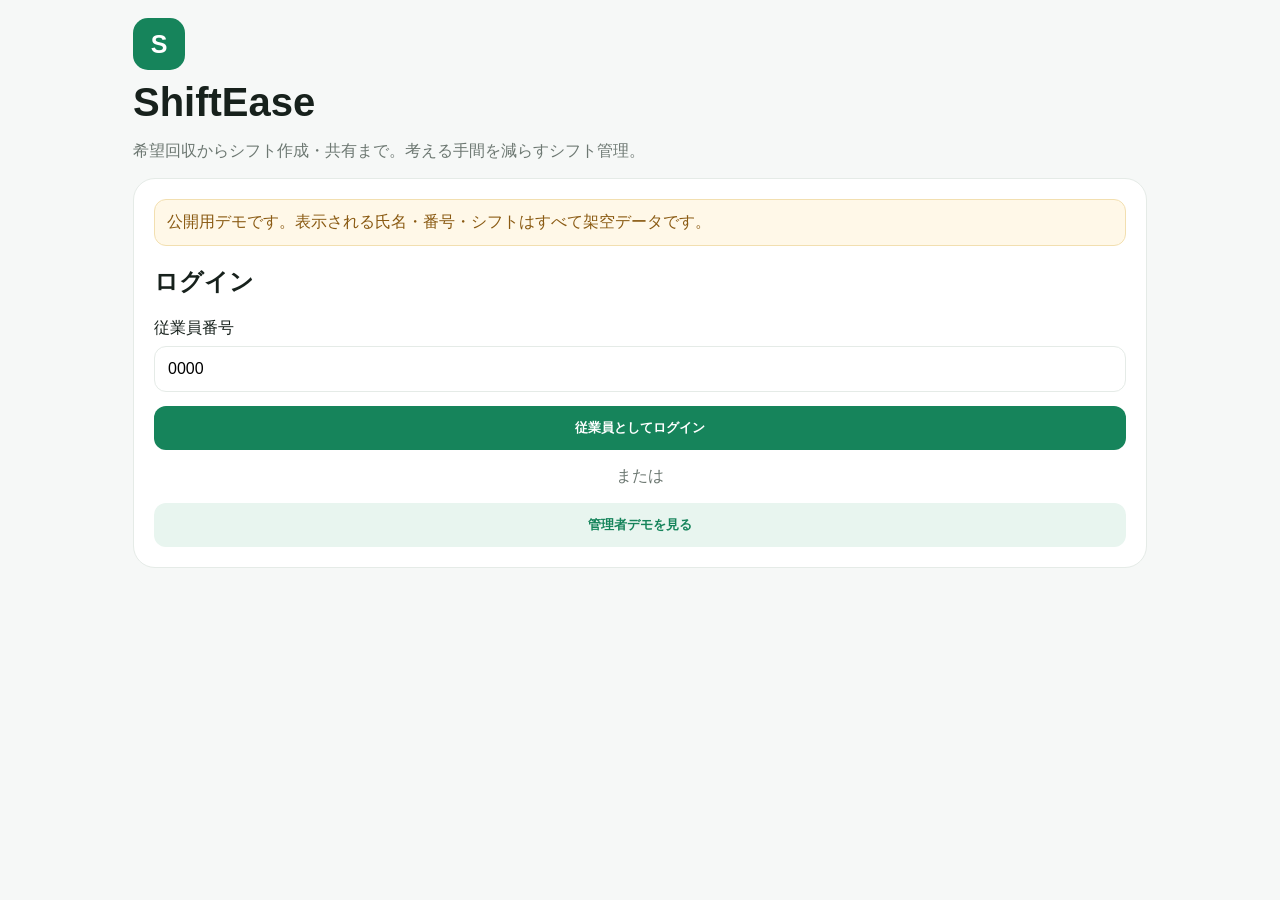
==== commit 4e23d64b: "Restore complete frontend and unify shift swap page" ====
--- a/index.html
+++ b/index.html
@@ -1 +1,77 @@
-<!doctype html><html lang="ja"><head><meta charset="utf-8"><meta name="viewport" content="width=device-width,initial-scale=1"><title>ShiftEase Demo</title><style>:root{font-family:-apple-system,BlinkMacSystemFont,"Segoe UI","Noto Sans JP",sans-serif;color:#17211c;background:#f6f8f7}*{box-sizing:border-box}html,body{max-width:100%;overflow-x:hidden}body{margin:0}.wrap{max-width:1050px;margin:auto;padding:28px}.card{background:#fff;border:1px solid #e5ebe7;border-radius:22px;padding:24px;margin:16px 0}.logo{width:52px;height:52px;background:#+<!doctype html>
+<html lang="ja">
+<head>
+<meta charset="utf-8">
+<meta name="viewport" content="width=device-width,initial-scale=1,viewport-fit=cover">
+<title>ShiftEase Demo</title>
+<style>
+:root{font-family:-apple-system,BlinkMacSystemFont,"Segoe UI","Noto Sans JP",sans-serif;color:#17211c;background:#f6f8f7}
+*{box-sizing:border-box;min-width:0}
+html,body{margin:0;max-width:100%;overflow-x:hidden;background:#f6f8f7}
+body{min-height:100vh}
+.wrap{width:100%;max-width:1050px;margin:auto;padding:18px}
+.card{width:100%;background:#fff;border:1px solid #e5ebe7;border-radius:22px;padding:20px;margin:16px 0;overflow:hidden}
+.logo{width:52px;height:52px;background:#16845b;color:#fff;border-radius:15px;display:grid;place-items:center;font-weight:900;font-size:25px}
+h1{font-size:40px;margin:10px 0}h2,h3,p{overflow-wrap:anywhere}.muted{color:#6d7872}.banner{background:#fff8e8;border:1px solid #f2dfb0;color:#8a5a12;border-radius:12px;padding:12px}.btn{border:0;border-radius:12px;padding:13px 16px;font-weight:800;background:#16845b;color:#fff;cursor:pointer}.btn.alt{background:#e8f5ef;color:#16845b}.full{width:100%}
+input,select,textarea{display:block;width:100%;max-width:100%;border:1px solid #e5ebe7;border-radius:12px;padding:13px;margin:7px 0 14px;font:inherit;background:#fff}
+textarea{min-height:90px;resize:vertical}.hidden{display:none}.top{display:flex;justify-content:space-between;align-items:center;gap:12px}.pill{background:#e8f5ef;color:#16845b;padding:8px 12px;border-radius:999px;font-size:12px;font-weight:800;white-space:normal}.hero{background:linear-gradient(120deg,#157b57,#1b9367);color:#fff;border-radius:22px;padding:24px}.grid{display:grid;grid-template-columns:repeat(4,minmax(0,1fr));gap:12px}.quick{width:100%;background:#fff;border:1px solid #e5ebe7;border-radius:16px;padding:16px;cursor:pointer;text-align:left}.quick b,.quick small{display:block}.quick small{color:#6d7872;margin-top:5px}.list>div{padding:13px 0;border-bottom:1px solid #e5ebe7;display:flex;justify-content:space-between;gap:10px}.nav{display:flex;gap:8px;flex-wrap:wrap;margin:16px 0}.nav button{border:0;background:#edf2ef;padding:10px 13px;border-radius:10px;font-weight:700}.logout-zone{margin-top:34px;padding-top:18px;border-top:1px solid #e5ebe7;text-align:right}.logout-link{border:0;background:transparent;color:#7b8580;padding:10px 4px;font-size:13px;text-decoration:underline;cursor:pointer}.section{display:none}.section.active{display:block}.shift,.swap-card{background:#f4faf7;color:#16845b;border:1px solid #dceae3;border-radius:12px;padding:12px;margin:10px 0}.warning{background:#fff0ef;color:#c44343;border-radius:12px;padding:12px}.admin-grid{display:grid;grid-template-columns:repeat(4,minmax(0,1fr));gap:12px}.metric b{font-size:30px;display:block}.toast{position:fixed;bottom:24px;left:50%;transform:translateX(-50%);background:#17241e;color:#fff;padding:12px 16px;border-radius:12px;display:none;z-index:99;max-width:90vw}.request-row{display:grid;grid-template-columns:1fr 1fr 1fr;gap:8px;align-items:end}.check-row{display:flex;align-items:flex-start;gap:10px;margin:8px 0 16px}.check-row input{width:28px;min-width:28px;height:28px;margin:0}.split-title{margin-top:24px;padding-top:18px;border-top:1px solid #e5ebe7}.swap-card .meta{font-size:12px;color:#6d7872;margin:6px 0 10px}.status-chip{display:inline-block;border-radius:999px;padding:5px 9px;background:#e8f5ef;color:#16845b;font-size:11px;font-weight:800}.inline-actions{display:flex;gap:8px;flex-wrap:wrap;margin-top:10px}.inline-actions button{border:0;border-radius:10px;padding:9px 11px;font-weight:800}.inline-actions .ok{background:#16845b;color:#fff}.inline-actions .sub{background:#edf2ef;color:#17211c}
+@media(max-width:700px){
+ .wrap{padding:14px}.card{padding:16px}.grid,.admin-grid{grid-template-columns:1fr 1fr}.request-row{grid-template-columns:1fr}.top{align-items:flex-start;flex-direction:column}.hero h2{font-size:22px}.list>div{flex-direction:column;align-items:flex-start}.nav{display:grid;grid-template-columns:repeat(4,1fr);gap:6px}.nav button{padding:10px 5px;font-size:14px}.quick{padding:14px}h1{font-size:34px}
+}
+</style>
+</head>
+<body>
+<div id="toast" class="toast"></div>
+<main class="wrap">
+<section id="login">
+  <div class="logo">S</div><h1>ShiftEase</h1>
+  <p class="muted">希望回収からシフト作成・共有まで。考える手間を減らすシフト管理。</p>
+  <div class="card"><div class="banner">公開用デモです。表示される氏名・番号・シフトはすべて架空データです。</div><h2>ログイン</h2><label>従業員番号</label><input id="emp" value="0000" inputmode="numeric"><button class="btn full" onclick="loginEmp()">従業員としてログイン</button><p style="text-align:center" class="muted">または</p><button class="btn alt full" onclick="toggleAdmin()">管理者デモを見る</button><div id="adminBox" class="hidden"><label>管理者PIN</label><input id="pin" value="1234" type="password" inputmode="numeric"><button class="btn full" onclick="loginAdmin()">管理者としてログイン</button></div></div>
+</section>
+<section id="employee" class="hidden">
+  <div class="top"><div><b>ShiftEase</b><h2>こんばんは、<span id="employeeName">従業員</span>さん</h2></div><span id="submitStatus" class="pill">希望を確認中…</span></div>
+  <div class="hero"><small>次のシフト</small><h2 id="nextShift">読み込み中…</h2><span>確定済み</span></div>
+  <div class="nav"><button onclick="showSec('home')">ホーム</button><button onclick="showSec('submit')">希望提出</button><button onclick="showSec('schedule')">シフト</button><button onclick="showSec('swap')">交代</button></div>
+  <div id="home" class="section active"><div class="grid"><button class="quick" onclick="showSec('submit')">🗓️<b>希望を提出</b><small>保存後も変更可</small></button><button class="quick" onclick="showSec('schedule')">👥<b>確定シフト</b><small>DBから取得</small></button><button class="quick" onclick="showSec('swap')">🔄<b>シフト交代</b><small>募集・立候補</small></button><button class="quick" onclick="attendanceDialog()">☎️<b>欠勤・遅刻</b><small>まず店舗へ電話</small></button></div><div class="card"><h3>出勤メンバー</h3><div id="homeShiftList" class="list"><div>読み込み中…</div></div></div></div>
+  <div id="submit" class="section"><div class="card"><h2>シフト希望を提出</h2><p class="muted">保存した内容はデータベースから再読み込みされます。</p><div class="request-row"><div><label>日付</label><input id="reqDate" type="date" value="2026-08-17"></div><div><label>開始</label><select id="reqStart"></select></div><div><label>終了</label><select id="reqEnd"></select></div></div><label class="check-row"><input id="reqUnavailable" type="checkbox" onchange="toggleUnavailable()"><span>この日は勤務不可</span></label><label>メッセージ（任意）</label><textarea id="reqMessage" placeholder="学校行事のため、など"></textarea><button class="btn full" onclick="saveRequest()">この希望を保存する</button><h3>保存済みの希望</h3><div id="requestList" class="list"><div>まだありません</div></div></div></div>
+  <div id="schedule" class="section"><div class="card"><h2>みんなのシフト</h2><p class="muted">確定済みシフトをDBから表示</p><div id="scheduleList"></div></div></div>
+  <div id="swap" class="section"><div class="card"><h2>シフト交代</h2><h3>自分のシフトを交代募集する</h3><p class="muted">自分の確定シフトから募集できます。</p><div id="mySwapArea"></div><h3 class="split-title">募集中のシフトに立候補する</h3><p class="muted">代われるシフトがあれば「代われます！」を押します。</p><div id="openSwapArea"></div></div></div>
+  <div class="logout-zone"><button class="logout-link" onclick="logout()">ログアウト</button></div>
+</section>
+<section id="admin" class="hidden">
+  <div class="top"><div><b>ShiftEase 管理者</b><h2>デモ店舗</h2></div><button class="btn alt" onclick="logout()">ログアウト</button></div>
+  <div class="admin-grid"><div class="card metric"><span>従業員</span><b id="employeeCount">-</b><small>名</small></div><div class="card metric"><span>希望提出</span><b id="submittedCount">-</b><small>名</small></div><div class="card metric"><span>欠勤・遅刻記録</span><b id="noticeCount">-</b><small>件</small></div><div class="card metric"><span>接続</span><b style="font-size:20px">API</b><small>稼働中</small></div></div>
+  <div class="card"><h2>希望提出状況</h2><div id="adminRequestList" class="list"><div>読み込み中…</div></div></div>
+  <div class="card"><h2>欠勤・遅刻の記録</h2><div id="adminNoticeList" class="list"><div>記録なし</div></div></div>
+  <div id="adminExtras"></div>
+</section>
+</main>
+<script>
+function toast(m){const t=document.getElementById('toast');t.textContent=m;t.style.display='block';setTimeout(()=>t.style.display='none',2400)}
+function toggleAdmin(){document.getElementById('adminBox').classList.toggle('hidden')}
+async function api(path,options={}){const res=await fetch(path,{credentials:'same-origin',headers:{'Content-Type':'application/json',...(options.headers||{})},...options});let data={};try{data=await res.json()}catch{}if(!res.ok)throw new Error(data.error||'通信に失敗しました');return data}
+function populateTimes(){const vals=[];for(let h=6;h<=23;h++)vals.push(String(h).padStart(2,'0')+':00');['reqStart','reqEnd'].forEach(id=>document.getElementById(id).innerHTML=vals.map(v=>`<option>${v}</option>`).join(''));reqStart.value='10:00';reqEnd.value='15:00'}
+async function loginEmp(){try{const me=await api('/api/login',{method:'POST',body:JSON.stringify({employee_no:emp.value})});employeeName.textContent=me.name;login.classList.add('hidden');employee.classList.remove('hidden');await loadEmployee()}catch(e){toast(e.message)}}
+async function loginAdmin(){try{await api('/api/admin/login',{method:'POST',body:JSON.stringify({pin:document.getElementById('pin').value})});login.classList.add('hidden');admin.classList.remove('hidden');await loadAdmin()}catch(e){toast(e.message)}}
+async function logout(){try{await api('/api/logout',{method:'POST'})}catch{}location.reload()}
+function showSec(id){document.querySelectorAll('.section').forEach(x=>x.classList.remove('active'));document.getElementById(id).classList.add('active');if(id==='swap')loadSwaps();scrollTo(0,0)}
+async function loadEmployee(){await Promise.all([loadShifts(),loadRequests(),loadSwaps()])}
+async function loadShifts(){try{const rows=await api('/api/shifts');homeShiftList.innerHTML=rows.map(s=>`<div><b>${escapeHtml(s.employee)}</b><span>${s.date} ${s.start}〜${s.end}</span></div>`).join('')||'<div>確定シフトはありません</div>';scheduleList.innerHTML=rows.map(s=>`<div class="shift"><b>${escapeHtml(s.employee)}</b>　${s.date}　${s.start}〜${s.end}</div>`).join('')||'<p>確定シフトはありません</p>';const mine=rows.filter(s=>s.employee===employeeName.textContent)[0];nextShift.textContent=mine?`${mine.date} ${mine.start}〜${mine.end}`:'現在、確定シフトはありません'}catch(e){toast(e.message)}}
+async function loadRequests(){try{const rows=await api('/api/requests/me');submitStatus.textContent=rows.length?'次回希望：提出済み ✓':'次回希望：未提出';requestList.innerHTML=rows.map(r=>`<div><b>${r.date}</b><span>${r.unavailable?'勤務不可':`${r.start}〜${r.end}`}${r.message?' ・ '+escapeHtml(r.message):''}</span></div>`).join('')||'<div>まだありません</div>'}catch(e){toast(e.message)}}
+function toggleUnavailable(){const off=reqUnavailable.checked;reqStart.disabled=off;reqEnd.disabled=off}
+async function saveRequest(){try{const unavailable=reqUnavailable.checked;await api('/api/requests',{method:'POST',body:JSON.stringify({date:reqDate.value,start:unavailable?null:reqStart.value,end:unavailable?null:reqEnd.value,unavailable,message:reqMessage.value})});toast('希望を保存しました ✓');await loadRequests()}catch(e){toast(e.message)}}
+async function attendanceDialog(){const kind=prompt('遅刻なら「late」、欠勤なら「absence」と入力してください');if(!kind)return;const message=prompt('記録に残すメッセージ（任意）')||'';try{await api('/api/attendance-notices',{method:'POST',body:JSON.stringify({kind,message})});toast('記録しました。店舗への電話連絡も忘れずに。')}catch(e){toast(e.message)}}
+async function loadSwaps(){try{const [swaps,shifts]=await Promise.all([api('/api/swaps'),api('/api/shifts')]);const me=employeeName.textContent;const mine=shifts.filter(s=>s.employee===me);mySwapArea.innerHTML=mine.length?mine.map(s=>`<div class="swap-card"><b>${s.date} ${s.start}〜${s.end}</b><div class="inline-actions"><button class="btn" onclick="createSwap(${s.id},'${s.date} ${s.start}〜${s.end}')">このシフトを募集</button></div></div>`).join(''):'<p class="muted">交代募集できる確定シフトはありません。</p>';const open=swaps.filter(r=>r.status==='open'||r.status==='pending');openSwapArea.innerHTML=open.length?open.map(r=>`<div class="swap-card"><span class="status-chip">${r.status==='open'?'募集中':'店長承認待ち'}</span><h3>${r.date} ${r.start}〜${r.end}</h3><div class="meta">${escapeHtml(r.requester)}さん｜${escapeHtml(r.message||'メッセージなし')}</div>${r.can_volunteer?`<button class="btn" onclick="volunteerSwap(${r.id})">🙋 代われます！</button>`:''}</div>`).join(''):'<p class="muted">現在、募集中のシフトはありません。</p>'}catch(e){console.log(e)}}
+async function createSwap(id,label){const message=prompt(`${label} の交代理由・一言（任意）`)||'';try{await api('/api/swaps',{method:'POST',body:JSON.stringify({shift_id:id,message})});toast('交代募集を出しました！');await loadSwaps()}catch(e){toast(e.message)}}
+async function volunteerSwap(id){try{await api(`/api/swaps/${id}/volunteer`,{method:'POST'});toast('「代われます！」を送りました 🙋');await loadSwaps()}catch(e){toast(e.message)}}
+async function loadAdmin(){try{const [dash,requests]=await Promise.all([api('/api/admin/dashboard'),api('/api/admin/requests')]);employeeCount.textContent=dash.employee_count;submittedCount.textContent=dash.submitted_count;noticeCount.textContent=dash.attendance_notice_count;adminRequestList.innerHTML=requests.map(r=>`<div><b>${escapeHtml(r.employee)}｜${r.date}</b><span>${r.unavailable?'勤務不可':`${r.start}〜${r.end}`}${r.message?' ・ '+escapeHtml(r.message):''}</span></div>`).join('')||'<div>希望提出はありません</div>';adminNoticeList.innerHTML=dash.attendance_notices.map(n=>`<div><b>${escapeHtml(n.employee)}｜${n.kind==='late'?'遅刻':'欠勤'}</b><span>${escapeHtml(n.message||'メッセージなし')}</span></div>`).join('')||'<div>記録なし</div>';await loadAdminExtras()}catch(e){toast(e.message)}}
+async function loadAdminExtras(){try{const [swaps,reqs]=await Promise.all([api('/api/admin/swaps'),api('/api/admin/requirements')]);adminExtras.innerHTML=`<div class="card"><h2>🔄 交代承認</h2>${swaps.filter(r=>r.status==='pending').map(r=>`<div class="swap-card"><b>${r.date} ${r.start}〜${r.end}</b><div class="meta">${escapeHtml(r.requester)} → ${escapeHtml(r.volunteer||'募集中')}</div><div class="inline-actions"><button class="ok" onclick="approveSwap(${r.id})">承認</button><button class="sub" onclick="rejectSwap(${r.id})">却下</button></div></div>`).join('')||'<p class="muted">承認待ちはありません。</p>'}</div><div class="card"><h2>👥 必要人数</h2>${reqs.map(r=>`<div class="shift">${r.date} ${r.start}〜${r.end}：<b>${r.required_count}人</b></div>`).join('')}<button class="btn alt" onclick="addRequirement()">＋ 必要人数を追加</button></div><div class="card"><h2>✨ おすすめシフト案</h2><button class="btn" onclick="generateSchedule()">おすすめ案を作成</button><div id="schedulerResult"></div></div>`}catch(e){console.log(e)}}
+async function approveSwap(id){try{await api(`/api/admin/swaps/${id}/approve`,{method:'POST'});toast('交代を承認しました ✓');await loadAdmin()}catch(e){toast(e.message)}}
+async function rejectSwap(id){try{await api(`/api/admin/swaps/${id}/reject`,{method:'POST'});toast('交代申請を却下しました');await loadAdmin()}catch(e){toast(e.message)}}
+async function addRequirement(){const date=prompt('日付','2026-08-21');if(!date)return;const start=prompt('開始','11:00')||'11:00';const end=prompt('終了','15:00')||'15:00';const required_count=Number(prompt('必要人数','8')||8);try{await api('/api/admin/requirements',{method:'POST',body:JSON.stringify({date,start,end,required_count})});toast('必要人数を保存しました');await loadAdminExtras()}catch(e){toast(e.message)}}
+async function generateSchedule(){try{const r=await api('/api/admin/generate-schedule',{method:'POST'});schedulerResult.innerHTML=`<div class="warning"><b>自動作成結果</b><p>候補 ${r.assignments.length}枠 / 警告 ${r.warnings.length}件</p></div>`+r.assignments.map(a=>`<div class="shift"><b>${a.date} ${a.start}〜${a.end}</b><br>${a.employees.map(escapeHtml).join('、')}</div>`).join('')+r.warnings.map(w=>`<div class="warning">${escapeHtml(w)}</div>`).join('')}catch(e){toast(e.message)}}
+function escapeHtml(s){return String(s).replace(/[&<>"']/g,c=>({'&':'&amp;','<':'&lt;','>':'&gt;','"':'&quot;',"'":'&#39;'}[c]))}
+populateTimes();
+</script>
+</body>
+</html>
